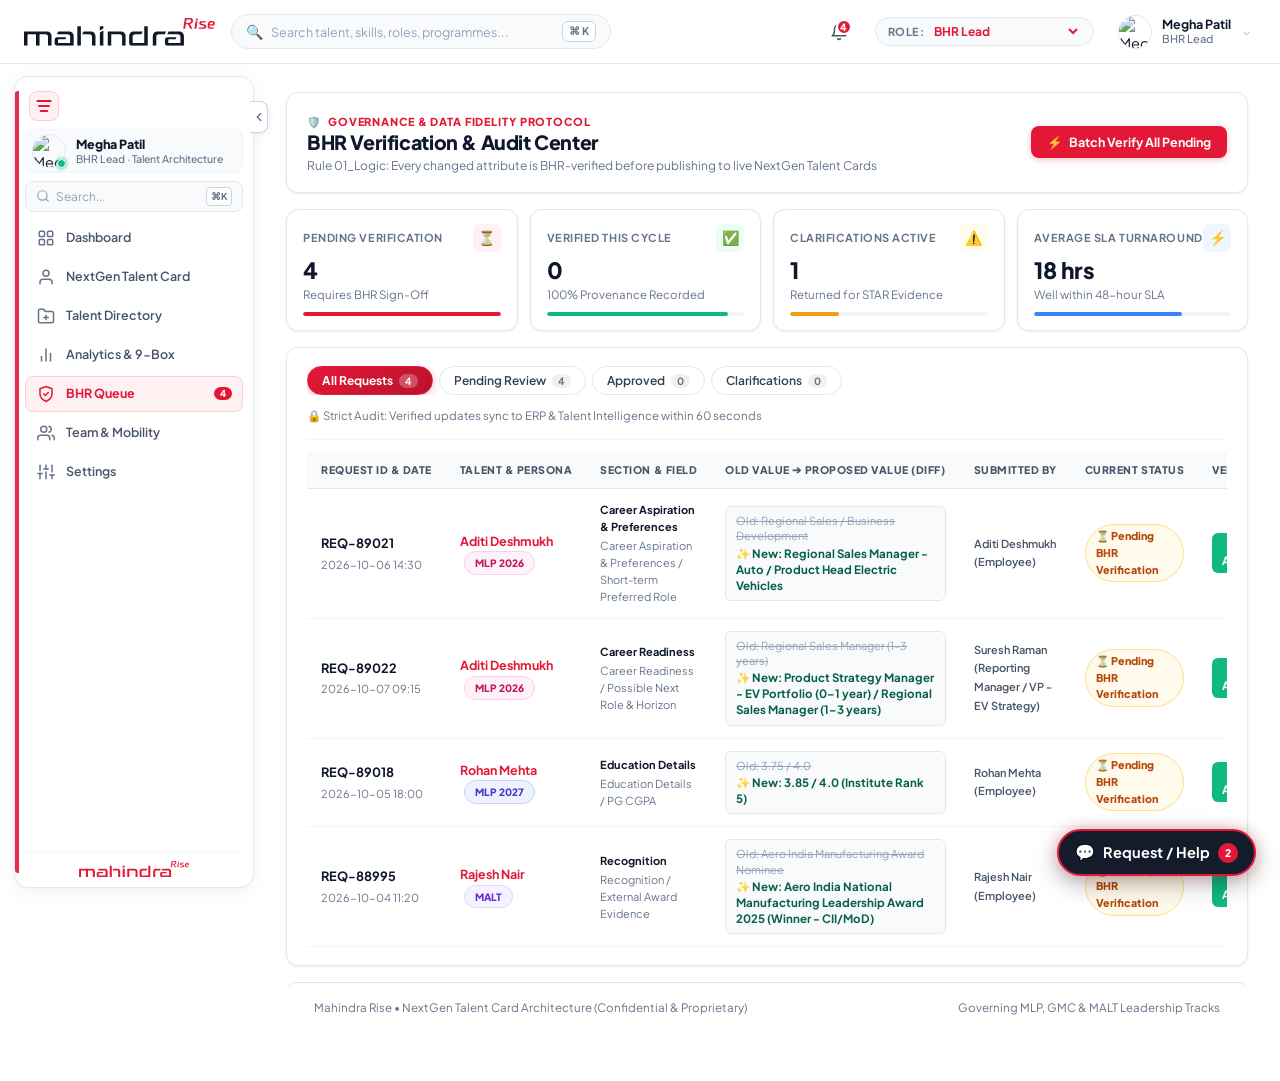
==== pages/bhr-approvals.html @ 581f1bfe "Initial Commit" ====
<!DOCTYPE html>
<html lang="en">
<head>
  <meta charset="UTF-8">
  <meta name="viewport" content="width=device-width, initial-scale=1.0">
  <title>BHR Verification Queue • Mahindra Rise</title>
  <link rel="preconnect" href="https://fonts.googleapis.com">
  <link rel="preconnect" href="https://fonts.gstatic.com" crossorigin>
  <link href="https://fonts.googleapis.com/css2?family=Plus+Jakarta+Sans:wght@400;500;600;700;800&display=swap" rel="stylesheet">
  <link rel="stylesheet" href="../css/variables.css">
  <link rel="stylesheet" href="../css/global.css">
  <link rel="stylesheet" href="../css/layout.css">
  <link rel="stylesheet" href="../css/components.css">
  <link rel="stylesheet" href="../css/responsive.css">
  <link rel="stylesheet" href="../css/signature-sidebar.css">
  <link rel="stylesheet" href="../css/bhr-approvals-exact.css">
</head>
<body>

<!-- Top Navigation Bar (Exact Light Theme) -->
<header class="tc-navbar">
  <div class="tc-navbar-left">
    <a href="dashboard.html" class="d-flex align-center">
      <img src="../assets/images/mahindra-dual-logo.svg" alt="Mahindra Rise" class="tc-brand-logo">
    </a>

    <div class="tc-search-wrapper">
      <span class="tc-search-icon">🔍</span>
      <input type="text" class="tc-search-input" placeholder="Search talent, skills, roles, programmes...">
      <span class="tc-search-shortcut">⌘ K</span>
    </div>
  </div>

  <div class="tc-navbar-right">
    <!-- Notification Bell with Red Badge -->
    <button type="button" class="tc-nav-bell-btn" title="Notifications">
      <svg width="18" height="18" viewBox="0 0 24 24" fill="none" stroke="currentColor" stroke-width="2" stroke-linecap="round" stroke-linejoin="round">
        <path d="M18 8A6 6 0 0 0 6 8c0 7-3 9-3 9h18s-3-2-3-9"></path>
        <path d="M13.73 21a2 2 0 0 1-3.46 0"></path>
      </svg>
      <span class="tc-nav-bell-badge">4</span>
    </button>

    <!-- Role Switcher -->
    <div class="tc-role-pill">
      <span class="tc-role-label">ROLE:</span>
      <select id="demoRoleSelector" class="tc-role-select">
        <option value="Employee">Employee View</option>
        <option value="BHR" selected>BHR Lead</option>
        <option value="Manager">Manager View</option>
        <option value="GroupHR">Executive Board (GEB)</option>
      </select>
    </div>

    <!-- User Profile Dropdown -->
    <div class="tc-user-profile-btn">
      <img src="https://images.unsplash.com/photo-1573496359142-b8d87734a5a2?w=100&auto=format&fit=crop&q=80" alt="Megha Patil" class="tc-user-avatar">
      <div class="tc-user-info-text">
        <span class="tc-user-name">Megha Patil</span>
        <span class="tc-user-role">BHR Lead</span>
      </div>
      <span class="tc-dropdown-chevron">⌵</span>
    </div>
  </div>
</header>

<div class="tc-layout-body">
  <!-- Signature Floating Capsule Sidebar -->
  <aside class="sig-sidebar" id="sigSidebar">
    <!-- Left Accent Edge Glow -->
    <div class="sig-sidebar-edge-glow"></div>

    <!-- Protruding Tab Toggle Button -->
    <button type="button" class="sig-toggle-tab" id="sigSidebarToggleBtn" title="Toggle Sidebar">
      <svg class="sig-toggle-icon" width="14" height="14" viewBox="0 0 24 24" fill="none" stroke="currentColor" stroke-width="2.5" stroke-linecap="round" stroke-linejoin="round">
        <polyline points="15 18 9 12 15 6"></polyline>
      </svg>
    </button>

    <div class="sig-sidebar-scroll">
      <!-- 1. Header 3-Bar Icon Block -->
      <div class="sig-header-block">
        <div class="sig-logo-icon">
          <svg width="20" height="20" viewBox="0 0 24 24" fill="none" stroke="currentColor" stroke-width="2.2" stroke-linecap="round" stroke-linejoin="round">
            <line x1="4" y1="6" x2="20" y2="6"></line>
            <line x1="6" y1="12" x2="18" y2="12"></line>
            <line x1="8" y1="18" x2="16" y2="18"></line>
          </svg>
        </div>
      </div>

      <!-- 2. User Profile Card -->
      <div class="sig-profile-block">
        <div class="sig-avatar-wrapper">
          <img src="https://images.unsplash.com/photo-1573496359142-b8d87734a5a2?w=120&auto=format&fit=crop&q=80" alt="Megha Patil" class="sig-avatar-img">
          <span class="sig-status-dot" title="Online / Active"></span>
        </div>
        <div class="sig-profile-details">
          <div class="sig-profile-name">Megha Patil</div>
          <div class="sig-profile-sub">BHR Lead · Talent Architecture</div>
        </div>
      </div>

      <div class="sig-divider"></div>

      <!-- 3. Sidebar Search -->
      <div class="sig-search-block">
        <div class="sig-search-inner">
          <svg width="14" height="14" viewBox="0 0 24 24" fill="none" stroke="currentColor" stroke-width="2" stroke-linecap="round" stroke-linejoin="round" class="sig-search-ico">
            <circle cx="11" cy="11" r="8"></circle>
            <line x1="21" y1="21" x2="16.65" y2="16.65"></line>
          </svg>
          <input type="text" class="sig-search-input" placeholder="Search..." aria-label="Search">
          <span class="sig-search-badge">⌘K</span>
        </div>
      </div>

      <!-- 4. Navigation Items Stack -->
      <nav class="sig-nav-stack">
        <!-- Dashboard -->
        <a href="dashboard.html" class="sig-nav-item" title="Dashboard">
          <span class="sig-nav-icon">
            <svg width="18" height="18" viewBox="0 0 24 24" fill="none" stroke="currentColor" stroke-width="2" stroke-linecap="round" stroke-linejoin="round">
              <rect x="3" y="3" width="7" height="7" rx="1.5"></rect>
              <rect x="14" y="3" width="7" height="7" rx="1.5"></rect>
              <rect x="14" y="14" width="7" height="7" rx="1.5"></rect>
              <rect x="3" y="14" width="7" height="7" rx="1.5"></rect>
            </svg>
          </span>
          <span class="sig-nav-label">Dashboard</span>
        </a>

        <!-- NextGen Talent Card -->
        <a href="talent-card.html" class="sig-nav-item" title="NextGen Talent Card">
          <span class="sig-nav-icon">
            <svg width="18" height="18" viewBox="0 0 24 24" fill="none" stroke="currentColor" stroke-width="2" stroke-linecap="round" stroke-linejoin="round">
              <path d="M20 21v-2a4 4 0 0 0-4-4H8a4 4 0 0 0-4 4v2"></path>
              <circle cx="12" cy="7" r="4"></circle>
            </svg>
          </span>
          <span class="sig-nav-label">NextGen Talent Card</span>
        </a>

        <!-- Talent Directory -->
        <a href="talent-directory.html" class="sig-nav-item" title="Talent Directory">
          <span class="sig-nav-icon">
            <svg width="18" height="18" viewBox="0 0 24 24" fill="none" stroke="currentColor" stroke-width="2" stroke-linecap="round" stroke-linejoin="round">
              <path d="M22 19a2 2 0 0 1-2 2H4a2 2 0 0 1-2-2V5a2 2 0 0 1 2-2h5l2 3h9a2 2 0 0 1 2 2z"></path>
              <line x1="12" y1="11" x2="12" y2="17"></line>
              <line x1="9" y1="14" x2="15" y2="14"></line>
            </svg>
          </span>
          <span class="sig-nav-label">Talent Directory</span>
        </a>

        <!-- Analytics & 9-Box -->
        <a href="talent-analytics.html" class="sig-nav-item" title="Analytics & 9-Box">
          <span class="sig-nav-icon">
            <svg width="18" height="18" viewBox="0 0 24 24" fill="none" stroke="currentColor" stroke-width="2" stroke-linecap="round" stroke-linejoin="round">
              <line x1="18" y1="20" x2="18" y2="10"></line>
              <line x1="12" y1="20" x2="12" y2="4"></line>
              <line x1="6" y1="20" x2="6" y2="14"></line>
            </svg>
          </span>
          <span class="sig-nav-label">Analytics &amp; 9-Box</span>
        </a>

        <!-- BHR Queue (Active) -->
        <a href="bhr-approvals.html" class="sig-nav-item active" title="BHR Queue">
          <span class="sig-nav-icon">
            <svg width="18" height="18" viewBox="0 0 24 24" fill="none" stroke="currentColor" stroke-width="2" stroke-linecap="round" stroke-linejoin="round">
              <path d="M12 22s8-4 8-10V5l-8-3-8 3v7c0 6 8 10 8 10z"></path>
              <polyline points="9 12 11 14 15 10"></polyline>
            </svg>
          </span>
          <span class="sig-nav-label">BHR Queue</span>
          <span class="sig-nav-badge">4</span>
        </a>

        <!-- Team & Mobility -->
        <a href="team-mobility.html" class="sig-nav-item" title="Team & Mobility">
          <span class="sig-nav-icon">
            <svg width="18" height="18" viewBox="0 0 24 24" fill="none" stroke="currentColor" stroke-width="2" stroke-linecap="round" stroke-linejoin="round">
              <path d="M17 21v-2a4 4 0 0 0-4-4H5a4 4 0 0 0-4 4v2"></path>
              <circle cx="9" cy="7" r="4"></circle>
              <path d="M23 21v-2a4 4 0 0 0-3-3.87"></path>
              <path d="M16 3.13a4 4 0 0 1 0 7.75"></path>
            </svg>
          </span>
          <span class="sig-nav-label">Team &amp; Mobility</span>
        </a>

        <!-- Settings / Masters Admin -->
        <a href="masters-admin.html" class="sig-nav-item" title="Masters Admin">
          <span class="sig-nav-icon">
            <svg width="18" height="18" viewBox="0 0 24 24" fill="none" stroke="currentColor" stroke-width="2" stroke-linecap="round" stroke-linejoin="round">
              <line x1="4" y1="21" x2="4" y2="14"></line>
              <line x1="4" y1="10" x2="4" y2="3"></line>
              <line x1="12" y1="21" x2="12" y2="12"></line>
              <line x1="12" y1="8" x2="12" y2="3"></line>
              <line x1="20" y1="21" x2="20" y2="16"></line>
              <line x1="20" y1="12" x2="20" y2="3"></line>
              <line x1="1" y1="14" x2="7" y2="14"></line>
              <line x1="9" y1="8" x2="15" y2="8"></line>
              <line x1="17" y1="16" x2="23" y2="16"></line>
            </svg>
          </span>
          <span class="sig-nav-label">Settings</span>
        </a>
      </nav>

      <!-- 5. Bottom Mahindra Brand Logo -->
      <div class="sig-bottom-brand">
        <img src="../images/mahindra-red-logo.svg" alt="Mahindra" class="sig-bottom-logo-img">
      </div>
    </div>
  </aside>

  <!-- Main Content Area (Screen-Efficient Layout) -->
  <main class="content-area">
    <div class="bhr-dashboard-container">

      <!-- 1. Header Card -->
      <div class="bhr-header-card">
        <div>
          <div class="bhr-eyebrow">
            <span>🛡️</span>
            <span>Governance &amp; Data Fidelity Protocol</span>
          </div>
          <h1 class="bhr-title">BHR Verification &amp; Audit Center</h1>
          <p class="bhr-subtitle">Rule 01_Logic: Every changed attribute is BHR-verified before publishing to live NextGen Talent Cards</p>
        </div>

        <button type="button" class="bhr-btn-batch" onclick="batchApproveAll()">
          <span>⚡</span>
          <span>Batch Verify All Pending</span>
        </button>
      </div>

      <!-- 2. 4-Card Hero KPI Ribbon -->
      <div class="bhr-kpi-ribbon">
        <!-- KPI 1 -->
        <div class="bhr-kpi-card">
          <div class="bhr-kpi-top">
            <span class="bhr-kpi-label">Pending Verification</span>
            <div class="bhr-kpi-icon-wrap red">⏳</div>
          </div>
          <div class="bhr-kpi-main">
            <span class="bhr-kpi-value" id="kpiPendingCount">4</span>
          </div>
          <div class="bhr-kpi-sub">Requires BHR Sign-Off</div>
          <div class="bhr-kpi-bar">
            <div class="bhr-kpi-bar-fill" style="width: 100%; background: var(--bhr-red);"></div>
          </div>
        </div>

        <!-- KPI 2 -->
        <div class="bhr-kpi-card">
          <div class="bhr-kpi-top">
            <span class="bhr-kpi-label">Verified This Cycle</span>
            <div class="bhr-kpi-icon-wrap emerald">✅</div>
          </div>
          <div class="bhr-kpi-main">
            <span class="bhr-kpi-value" id="kpiApprovedCount">42</span>
          </div>
          <div class="bhr-kpi-sub">100% Provenance Recorded</div>
          <div class="bhr-kpi-bar">
            <div class="bhr-kpi-bar-fill" style="width: 92%; background: #10b981;"></div>
          </div>
        </div>

        <!-- KPI 3 -->
        <div class="bhr-kpi-card">
          <div class="bhr-kpi-top">
            <span class="bhr-kpi-label">Clarifications Active</span>
            <div class="bhr-kpi-icon-wrap amber">⚠️</div>
          </div>
          <div class="bhr-kpi-main">
            <span class="bhr-kpi-value">1</span>
          </div>
          <div class="bhr-kpi-sub">Returned for STAR Evidence</div>
          <div class="bhr-kpi-bar">
            <div class="bhr-kpi-bar-fill" style="width: 25%; background: #f59e0b;"></div>
          </div>
        </div>

        <!-- KPI 4 -->
        <div class="bhr-kpi-card">
          <div class="bhr-kpi-top">
            <span class="bhr-kpi-label">Average SLA Turnaround</span>
            <div class="bhr-kpi-icon-wrap blue">⚡</div>
          </div>
          <div class="bhr-kpi-main">
            <span class="bhr-kpi-value">18 hrs</span>
          </div>
          <div class="bhr-kpi-sub">Well within 48-hour SLA</div>
          <div class="bhr-kpi-bar">
            <div class="bhr-kpi-bar-fill" style="width: 75%; background: #3b82f6;"></div>
          </div>
        </div>
      </div>

      <!-- 3. Approvals Center Table Card -->
      <div class="bhr-table-card">
        <!-- Filter Toolbar -->
        <div class="bhr-filter-toolbar">
          <div class="bhr-filter-pills">
            <button type="button" class="bhr-pill-btn active" data-filter="All">
              All Requests <span class="bhr-pill-count" id="countAll">47</span>
            </button>
            <button type="button" class="bhr-pill-btn" data-filter="Pending">
              Pending Review <span class="bhr-pill-count" id="countPending">4</span>
            </button>
            <button type="button" class="bhr-pill-btn" data-filter="Approved">
              Approved <span class="bhr-pill-count" id="countApproved">42</span>
            </button>
            <button type="button" class="bhr-pill-btn" data-filter="Clarification">
              Clarifications <span class="bhr-pill-count" id="countClarification">1</span>
            </button>
          </div>

          <div class="bhr-rule-note">
            <span>🔒 Strict Audit: Verified updates sync to ERP &amp; Talent Intelligence within 60 seconds</span>
          </div>
        </div>

        <!-- Side-by-Side Diff Table -->
        <div class="bhr-table-container">
          <table class="bhr-table">
            <thead>
              <tr>
                <th>Request ID &amp; Date</th>
                <th>Talent &amp; Persona</th>
                <th>Section &amp; Field</th>
                <th>Old Value ➔ Proposed Value (Diff)</th>
                <th>Submitted By</th>
                <th>Current Status</th>
                <th>Verification Actions</th>
              </tr>
            </thead>
            <tbody id="approvalsTableBody"></tbody>
          </table>
        </div>
      </div>

    </div>

    <footer class="portal-footer" style="margin-top: 16px;">
      <div>Mahindra Rise • NextGen Talent Card Architecture (Confidential &amp; Proprietary)</div>
      <div>Governing MLP, GMC &amp; MALT Leadership Tracks</div>
    </footer>
  </main>
</div>

<script src="../js/mock-data.js"></script>
<script src="../js/app.js"></script>
<script src="../js/bhr-approvals.js"></script>
<script>
  document.addEventListener('DOMContentLoaded', () => {
    BhrWorkflow.init();
  });

  function batchApproveAll() {
    const list = TalentStore.getApprovals();
    list.forEach(r => {
      if (r.status.includes('Pending')) {
        r.status = "Approved by BHR";
        r.verifiedAt = new Date().toISOString().replace('T', ' ').substring(0, 16);
        r.reviewerNotes = "Batch approved by BHR Lead during audit cycle.";
      }
    });
    TalentStore.set('bhrApprovals', list);
    BhrWorkflow.renderApprovalsTable();
    BhrWorkflow.updateCounters();
    App.showToast("All pending submissions successfully batch verified!", "success");
  }
</script>
</body>
</html>
---- css/variables.css ----
@import url('https://fonts.googleapis.com/css2?family=Plus+Jakarta+Sans:wght@400;500;600;700;800&display=swap');

:root {
  /* Mahindra Brand Colors & Exact Reference Tokens */
  --red: #e31837;
  --red-dark: #b3122c;
  --red-soft: #fff0f2;
  --red-glow: rgba(227, 24, 55, 0.28);
  --m-red: #e31837;
  --m-red-dark: #b3122c;
  --rising-red: #e31837;
  --rising-red-hover: #b3122c;
  --rising-red-glow: rgba(227, 24, 55, 0.25);
  --rising-red-subtle: rgba(227, 24, 55, 0.08);

  --ink: #111827;
  --ink-black: #0f172a;
  --slate: #334155;
  --steel-grey: #475467;
  --muted: #64748b;
  --steel-grey-light: #64748b;
  --bg: #eef2f8;
  --bg-slate: #eef2f8;
  --card: #ffffff;
  --white: #ffffff;
  --line: #dfe5ed;
  --border-grey: #dfe5ed;
  --border-grey-light: #edf2f7;
  --nav: #141c2b;

  /* Glassmorphism Design Tokens */
  --glass-bg: rgba(255, 255, 255, 0.82);
  --glass-surface: rgba(255, 255, 255, 0.72);
  --glass-surface-strong: rgba(255, 255, 255, 0.92);
  --glass-border: rgba(255, 255, 255, 0.9);
  --glass-border-subtle: rgba(223, 229, 237, 0.85);
  --glass-shadow: 0 14px 40px rgba(18, 30, 60, 0.07), 0 2px 8px rgba(18, 30, 60, 0.03);
  --glass-shadow-hover: 0 20px 48px rgba(18, 30, 60, 0.12), 0 4px 12px rgba(18, 30, 60, 0.05);
  --glass-blur: 16px;

  /* Elevation, Shadows & Radii */
  --radius: 18px;
  --radius-xs: 6px;
  --radius-sm: 10px;
  --radius-md: 14px;
  --radius-lg: 18px;
  --radius-xl: 24px;
  --radius-full: 9999px;

  --shadow: 0 10px 30px rgba(16, 24, 40, 0.06), 0 1px 3px rgba(16, 24, 40, 0.03);
  --shadow-hover: 0 18px 42px rgba(16, 24, 40, 0.11), 0 4px 12px rgba(16, 24, 40, 0.04);
  --shadow-sm: 0 2px 8px rgba(16, 24, 40, 0.04);
  --shadow-md: 0 8px 24px rgba(16, 24, 40, 0.07);
  --shadow-lg: 0 20px 50px rgba(16, 24, 40, 0.13);
  --shadow-card-hover: 0 16px 36px rgba(16, 24, 40, 0.10);

  /* Animation Easing */
  --ease: cubic-bezier(0.2, 0.8, 0.2, 1);
  --transition-fast: 0.18s var(--ease);
  --transition-normal: 0.28s var(--ease);

  /* Semantic Status Colors */
  --success: #059669;
  --success-bg: #ecfdf5;
  --success-border: #a7f3d0;
  --warning: #d97706;
  --warning-bg: #fffbeb;
  --warning-border: #fde68a;
  --info: #0284c7;
  --info-bg: #f0f9ff;
  --info-border: #bae6fd;
  --purple: #7c3aed;
  --purple-bg: #f5f3ff;
  --purple-border: #ddd6fe;

  /* Data Source Tiers from Excel 01_Logic */
  --src-green: #059669;
  --src-orange: #d97706;
  --src-red: #e31837;

  /* Typography */
  --font-primary: 'Plus Jakarta Sans', -apple-system, BlinkMacSystemFont, 'Segoe UI', Roboto, sans-serif;
  --font-mono: 'JetBrains Mono', 'SFMono-Regular', Consolas, monospace;

  --sidebar-width: 252px;
  --sidebar-collapsed-width: 72px;
  --header-height: 68px;
  --content-max-width: 1480px;
}
---- css/global.css ----
@import url('https://fonts.googleapis.com/css2?family=Plus+Jakarta+Sans:wght@400;500;600;700;800&display=swap');
@import url('variables.css');

*, *::before, *::after {
  box-sizing: border-box;
  margin: 0;
  padding: 0;
  font-family: var(--font-primary);
}

html {
  font-size: 14.5px;
  scroll-behavior: smooth;
  -webkit-font-smoothing: antialiased;
  -moz-osx-font-smoothing: grayscale;
}

body {
  background: 
    radial-gradient(circle at 8% 8%, rgba(124, 58, 237, 0.08), transparent 32%),
    radial-gradient(circle at 92% 10%, rgba(2, 132, 199, 0.08), transparent 30%),
    radial-gradient(circle at 90% 85%, rgba(227, 24, 55, 0.07), transparent 32%),
    radial-gradient(circle at 35% 90%, rgba(99, 102, 241, 0.06), transparent 35%),
    linear-gradient(135deg, #f0f4fa 0%, #e8eef8 45%, #dfe7f4 100%);
  background-attachment: fixed;
  color: var(--ink);
  line-height: 1.55;
  min-height: 100vh;
  overflow-x: hidden;
}

/* Custom Scrollbar */
::-webkit-scrollbar {
  width: 7px;
  height: 7px;
}
::-webkit-scrollbar-track {
  background: rgba(220, 226, 236, 0.6);
}
::-webkit-scrollbar-thumb {
  background: #b5c2d4;
  border-radius: 4px;
}
::-webkit-scrollbar-thumb:hover {
  background: var(--red);
}

a {
  color: inherit;
  text-decoration: none;
}

button, input, select, textarea {
  font-family: inherit;
  font-size: inherit;
}

button {
  cursor: pointer;
  border: none;
  background: none;
}

img {
  max-width: 100%;
  height: auto;
  display: block;
}

/* Typography Hierarchy */
h1, h2, h3, h4, h5, h6 {
  color: var(--ink);
  font-weight: 800;
  letter-spacing: -0.025em;
  line-height: 1.2;
}

h1 { font-size: 1.85rem; }
h2 { font-size: 1.45rem; }
h3 { font-size: 1.18rem; }
h4 { font-size: 1.02rem; }
h5 { font-size: 0.92rem; }

.text-muted { color: var(--muted); }
.text-slate { color: var(--slate); }
.text-red { color: var(--red); }
.text-success { color: var(--success); }
.text-warning { color: var(--warning); }
.text-info { color: var(--info); }
.font-extrabold { font-weight: 800; }
.font-bold { font-weight: 700; }
.font-semibold { font-weight: 600; }
.font-medium { font-weight: 500; }
.text-xs { font-size: 0.76rem; }
.text-sm { font-size: 0.86rem; }
.text-lg { font-size: 1.15rem; }

/* Flex & Grid Utilities */
.d-flex { display: flex; }
.d-inline-flex { display: inline-flex; }
.align-center { align-items: center; }
.align-start { align-items: flex-start; }
.justify-between { justify-content: space-between; }
.justify-center { justify-content: center; }
.justify-end { justify-content: flex-end; }
.flex-column { flex-direction: column; }
.flex-1 { flex: 1; }
.flex-wrap { flex-wrap: wrap; }
.gap-xs { gap: 4px; }
.gap-sm { gap: 8px; }
.gap-md { gap: 14px; }
.gap-lg { gap: 20px; }
.gap-xl { gap: 28px; }

.d-grid { display: grid; }
.grid-2 { grid-template-columns: repeat(2, 1fr); gap: 18px; }
.grid-3 { grid-template-columns: repeat(3, 1fr); gap: 18px; }
.grid-4 { grid-template-columns: repeat(4, 1fr); gap: 18px; }

/* Animations */
@keyframes fadeUp {
  from { opacity: 0; transform: translateY(12px); }
  to { opacity: 1; transform: translateY(0); }
}

@keyframes slideIn {
  from { opacity: 0; transform: translateX(-12px); }
  to { opacity: 1; transform: translateX(0); }
}

.animate-fade-up {
  animation: fadeUp 0.35s var(--ease) forwards;
}

/* Card Surfaces */
.portal-card {
  background: var(--card);
  border-radius: var(--radius);
  border: 1px solid var(--line);
  box-shadow: var(--shadow);
  position: relative;
  overflow: hidden;
  transition: box-shadow var(--transition-normal), transform var(--transition-normal);
}

.portal-card:hover {
  box-shadow: var(--shadow-hover);
}

.portal-card.card-accent-red::before {
  content: '';
  position: absolute;
  top: 0;
  left: 0;
  right: 0;
  height: 4px;
  background: linear-gradient(90deg, var(--red-dark), var(--red), #17212f);
}
---- css/layout.css ----
@import "signature-sidebar.css";

/* --------------------------------------------------------------------------
   TOP NAVBAR (LIGHT THEME)
   -------------------------------------------------------------------------- */
.tc-navbar, .navbar {
  height: 64px;
  background: #ffffff;
  border-bottom: 1px solid #e2e8f0;
  display: flex;
  align-items: center;
  justify-content: space-between;
  padding: 0 24px;
  position: sticky;
  top: 0;
  z-index: 1000;
  box-shadow: 0 1px 3px rgba(0, 0, 0, 0.02);
}

.tc-navbar-left, .navbar-brand-group {
  display: flex;
  align-items: center;
  gap: 16px;
}

.tc-brand-logo, .brand-logo-img {
  height: 28px;
  width: auto;
  display: block;
}

.tc-search-wrapper {
  position: relative;
  width: 380px;
  display: flex;
  align-items: center;
  background: #f8fafc;
  border: 1px solid #e2e8f0;
  border-radius: 9999px;
  padding: 6px 14px;
  transition: all 0.2s ease;
}

.tc-search-wrapper:focus-within {
  background: #ffffff;
  border-color: #e31837;
  box-shadow: 0 0 0 3px rgba(227, 24, 55, 0.12);
}

.tc-search-icon {
  color: #94a3b8;
  font-size: 14px;
  margin-right: 8px;
  display: flex;
  align-items: center;
}

.tc-search-input {
  border: none;
  background: transparent;
  outline: none;
  font-size: 12.5px;
  color: #0f172a;
  width: 100%;
  font-family: inherit;
}

.tc-search-input::placeholder {
  color: #94a3b8;
}

.tc-search-shortcut {
  background: #ffffff;
  border: 1px solid #cbd5e1;
  border-radius: 6px;
  padding: 1px 6px;
  font-size: 10.5px;
  font-weight: 700;
  color: #64748b;
  white-space: nowrap;
}

.tc-navbar-right, .navbar-right-group {
  display: flex;
  align-items: center;
  gap: 18px;
}

.tc-nav-bell-btn {
  position: relative;
  width: 36px;
  height: 36px;
  border-radius: 50%;
  border: 1px solid transparent;
  background: transparent;
  color: #475569;
  display: flex;
  align-items: center;
  justify-content: center;
  cursor: pointer;
  transition: all 0.15s ease;
}

.tc-nav-bell-btn:hover {
  background: #f1f5f9;
  color: #0f172a;
}

.tc-nav-bell-badge {
  position: absolute;
  top: 4px;
  right: 4px;
  background: #e31837;
  color: #ffffff;
  font-size: 10px;
  font-weight: 800;
  width: 16px;
  height: 16px;
  border-radius: 50%;
  display: flex;
  align-items: center;
  justify-content: center;
  border: 2px solid #ffffff;
}

.tc-role-pill, .role-switcher-pill {
  display: flex;
  align-items: center;
  gap: 6px;
  padding: 5px 12px;
  border-radius: 9999px;
  background: #f8fafc;
  border: 1px solid #e2e8f0;
  font-size: 12px;
}

.tc-role-label {
  font-size: 11px;
  font-weight: 700;
  color: #64748b;
  text-transform: uppercase;
  letter-spacing: 0.04em;
}

.tc-role-select, .role-switcher-pill select {
  border: none;
  background: transparent;
  color: #e31837;
  font-weight: 700;
  font-size: 12px;
  outline: none;
  cursor: pointer;
  font-family: inherit;
}

.tc-user-profile-btn {
  display: flex;
  align-items: center;
  gap: 10px;
  background: transparent;
  border: none;
  padding: 4px 6px;
  border-radius: 8px;
  cursor: pointer;
  text-align: left;
  transition: background 0.15s ease;
}

.tc-user-profile-btn:hover {
  background: #f1f5f9;
}

.tc-user-avatar {
  width: 34px;
  height: 34px;
  border-radius: 50%;
  object-fit: cover;
  border: 1px solid #e2e8f0;
}

.tc-user-info-text {
  display: flex;
  flex-direction: column;
  line-height: 1.2;
}

.tc-user-name {
  font-size: 12.5px;
  font-weight: 700;
  color: #0f172a;
}

.tc-user-role {
  font-size: 11px;
  color: #64748b;
  font-weight: 500;
}

.tc-dropdown-chevron {
  color: #94a3b8;
  font-size: 12px;
  margin-left: 2px;
}

.tc-layout-body, .layout-body {
  display: flex;
  min-height: calc(100vh - 64px);
  background: #ffffff;
}

.navbar-brand-group {
  display: flex;
  align-items: center;
  gap: 14px;
  min-width: 0;
}

.brand-logo-img {
  height: 28px;
  width: auto;
  display: block;
}

.menu-toggle {
  width: 36px;
  height: 36px;
  border-radius: 10px;
  background: rgba(255, 255, 255, 0.08);
  border: 1px solid rgba(255, 255, 255, 0.15);
  color: #fff;
  display: grid;
  place-items: center;
  font-size: 16px;
  cursor: pointer;
  transition: all var(--transition-fast);
}

.menu-toggle:hover {
  background: rgba(227, 24, 55, 0.25);
  border-color: var(--red);
  color: #fff;
}

/* Global Search in Navbar */
.search-wrapper {
  position: relative;
  width: 280px;
}

.search-input {
  width: 100%;
  padding: 8px 14px 8px 36px;
  background: rgba(255, 255, 255, 0.08);
  border: 1px solid rgba(255, 255, 255, 0.14);
  border-radius: var(--radius-full);
  color: var(--white);
  font-size: 0.82rem;
  outline: none;
  transition: all var(--transition-fast);
}

.search-input::placeholder {
  color: rgba(255, 255, 255, 0.5);
}

.search-input:focus {
  background: rgba(255, 255, 255, 0.14);
  border-color: var(--red);
  box-shadow: 0 0 0 3px rgba(227, 24, 55, 0.25);
}

.search-icon {
  position: absolute;
  left: 12px;
  top: 50%;
  transform: translateY(-50%);
  color: rgba(255, 255, 255, 0.5);
  font-size: 0.85rem;
  pointer-events: none;
}

/* Navbar Right Group */
.navbar-right-group {
  display: flex;
  align-items: center;
  gap: 14px;
}

.role-switcher-pill {
  display: flex;
  align-items: center;
  gap: 8px;
  background: rgba(255, 255, 255, 0.08);
  padding: 5px 12px;
  border-radius: var(--radius-full);
  border: 1px solid rgba(255, 255, 255, 0.16);
}

.role-switcher-pill select {
  background: transparent;
  border: none;
  color: #ff8597;
  font-size: 0.82rem;
  font-weight: 700;
  outline: none;
  cursor: pointer;
}

.role-switcher-pill select option {
  background: #141c2b;
  color: #fff;
}

.nav-user-avatar {
  width: 36px;
  height: 36px;
  border-radius: var(--radius-full);
  background: linear-gradient(135deg, var(--red), var(--red-dark));
  color: var(--white);
  font-weight: 800;
  font-size: 0.82rem;
  display: flex;
  align-items: center;
  justify-content: center;
  border: 2px solid rgba(255, 255, 255, 0.25);
  box-shadow: 0 0 10px rgba(227, 24, 55, 0.35);
  cursor: pointer;
}

/* Layout Body Shell */
.layout-body {
  display: flex;
  min-height: calc(100vh - var(--header-height));
  position: relative;
}

/* ==========================================================================
   SIGNATURE EXECUTIVE SIDEBAR NAVIGATION
   ========================================================================== */
.sidebar {
  width: var(--sidebar-width);
  flex: 0 0 var(--sidebar-width);
  background: linear-gradient(180deg, #111a28 0%, #152033 45%, #0e1622 100%);
  backdrop-filter: blur(20px);
  -webkit-backdrop-filter: blur(20px);
  border-right: 1px solid rgba(255, 255, 255, 0.08);
  padding: 20px 14px 16px;
  display: flex;
  flex-direction: column;
  gap: 4px;
  transition: width 0.28s var(--ease), flex-basis 0.28s var(--ease), padding 0.28s;
  position: sticky;
  top: var(--header-height);
  height: calc(100vh - var(--header-height));
  overflow-y: auto;
  overflow-x: hidden;
  z-index: 90;
  box-shadow: 8px 0 35px rgba(10, 16, 28, 0.28), inset -1px 0 0 rgba(255, 255, 255, 0.04);
}

.sidebar::-webkit-scrollbar {
  width: 4px;
}
.sidebar::-webkit-scrollbar-thumb {
  background: rgba(255, 255, 255, 0.15);
  border-radius: 4px;
}

.sidebar-header {
  padding: 10px 12px 6px;
  color: #718299;
  font-size: 0.68rem;
  font-weight: 800;
  letter-spacing: 1.4px;
  text-transform: uppercase;
  white-space: nowrap;
  display: flex;
  align-items: center;
  gap: 6px;
}

.sidebar-header::before {
  content: '';
  width: 4px;
  height: 4px;
  border-radius: 50%;
  background: var(--red);
  box-shadow: 0 0 6px var(--red);
}

.nav-item {
  display: flex;
  align-items: center;
  gap: 11px;
  padding: 10px 12px;
  border-radius: var(--radius-sm);
  color: #cbd5e1;
  font-weight: 600;
  font-size: 0.86rem;
  cursor: pointer;
  transition: all var(--transition-fast);
  position: relative;
  white-space: nowrap;
  border: 1px solid transparent;
}

.nav-item > span:first-child {
  width: 30px;
  height: 30px;
  flex: 0 0 30px;
  border-radius: 9px;
  background: rgba(255, 255, 255, 0.07);
  border: 1px solid rgba(255, 255, 255, 0.1);
  display: grid;
  place-items: center;
  font-size: 14px;
  transition: all var(--transition-fast);
  color: #cbd5e1;
}

.nav-item:hover {
  background: rgba(255, 255, 255, 0.07);
  border-color: rgba(255, 255, 255, 0.12);
  color: #ffffff;
  transform: translateX(3px);
}

.nav-item:hover > span:first-child {
  background: rgba(255, 255, 255, 0.14);
  border-color: rgba(255, 255, 255, 0.22);
  color: #ffffff;
  box-shadow: 0 2px 10px rgba(0, 0, 0, 0.25);
}

.nav-item.active {
  background: linear-gradient(90deg, rgba(227, 24, 55, 0.24) 0%, rgba(227, 24, 55, 0.06) 100%);
  border: 1px solid rgba(227, 24, 55, 0.45);
  border-left: 4px solid var(--red);
  color: #ffffff;
  font-weight: 800;
  box-shadow: 0 4px 18px rgba(227, 24, 55, 0.25), inset 0 1px 0 rgba(255, 255, 255, 0.12);
}

.nav-item.active > span:first-child {
  background: linear-gradient(135deg, var(--red), var(--red-dark));
  border-color: rgba(255, 255, 255, 0.3);
  color: #ffffff;
  box-shadow: 0 4px 14px rgba(227, 24, 55, 0.45);
}

.nav-item .nav-badge {
  margin-left: auto;
  background: linear-gradient(135deg, var(--red), var(--red-dark));
  color: #ffffff;
  padding: 2px 7px;
  border-radius: 99px;
  font-size: 0.68rem;
  font-weight: 800;
  box-shadow: 0 0 10px rgba(227, 24, 55, 0.5);
}

/* Sidebar User Status Micro-Card */
.sidebar-status-card {
  margin-top: auto;
  padding: 12px;
  background: rgba(255, 255, 255, 0.05);
  border: 1px solid rgba(255, 255, 255, 0.08);
  border-radius: var(--radius-sm);
  display: flex;
  align-items: center;
  gap: 10px;
  margin-bottom: 10px;
}

.sidebar-status-card .status-dot {
  width: 8px;
  height: 8px;
  border-radius: 50%;
  background: #10b981;
  box-shadow: 0 0 8px #10b981;
  flex-shrink: 0;
}

.sidebar-status-card .status-info {
  font-size: 0.72rem;
  color: #94a3b8;
  line-height: 1.25;
  white-space: nowrap;
  overflow: hidden;
  text-overflow: ellipsis;
}

.sidebar-status-card .status-info strong {
  color: #e2e8f0;
  display: block;
}

/* Collapsed Sidebar */
.sidebar.collapsed {
  width: var(--sidebar-collapsed-width);
  flex-basis: var(--sidebar-collapsed-width);
  padding: 20px 10px 16px;
}

.sidebar.collapsed .sidebar-header,
.sidebar.collapsed .nav-label,
.sidebar.collapsed .nav-badge,
.sidebar.collapsed .sidebar-status-card {
  display: none;
}

.sidebar.collapsed .nav-item {
  justify-content: center;
  padding: 10px 0;
}

.sidebar.collapsed .nav-item:hover {
  transform: none;
}

/* Sidebar Toggle at Bottom */
.sidebar-toggle-wrap {
  padding-top: 12px;
  border-top: 1px solid rgba(255, 255, 255, 0.08);
  display: flex;
  justify-content: flex-end;
}

.sidebar-toggle {
  width: 36px;
  height: 32px;
  border: 1px solid rgba(255, 255, 255, 0.12);
  background: rgba(255, 255, 255, 0.06);
  border-radius: 8px;
  color: #94a3b8;
  font-size: 13px;
  display: grid;
  place-items: center;
  cursor: pointer;
  transition: all var(--transition-fast);
}

.sidebar-toggle:hover {
  color: var(--white);
  border-color: var(--red);
  background: rgba(227, 24, 55, 0.25);
  box-shadow: 0 0 12px rgba(227, 24, 55, 0.35);
}

.sidebar.collapsed .sidebar-toggle-wrap {
  justify-content: center;
}

.sidebar.collapsed #sidebarToggleIcon {
  transform: rotate(180deg);
  display: inline-block;
}

/* Content Area */
.content-area {
  flex: 1;
  min-width: 0;
  padding: 28px 32px 48px;
  max-width: var(--content-max-width);
  margin: 0 auto;
  width: 100%;
}

/* Header Actions Block */
.header-actions {
  display: flex;
  align-items: flex-start;
  justify-content: space-between;
  margin-bottom: 24px;
  flex-wrap: wrap;
  gap: 16px;
}

.header-actions .eyebrow {
  color: var(--red);
  font-size: 0.74rem;
  font-weight: 800;
  text-transform: uppercase;
  letter-spacing: 0.08em;
  margin-bottom: 2px;
}

.header-actions h1 {
  font-size: 1.65rem;
  font-weight: 800;
  color: var(--ink);
}

/* Floating Help Button */
.floating-help-btn {
  position: fixed;
  bottom: 24px;
  right: 24px;
  z-index: 999;
  background: var(--nav);
  color: var(--white);
  border: 2px solid var(--red);
  border-radius: var(--radius-full);
  padding: 9px 16px;
  display: flex;
  align-items: center;
  gap: 8px;
  box-shadow: 0 8px 24px rgba(0, 0, 0, 0.28), 0 0 15px var(--rising-red-glow);
  cursor: pointer;
  transition: transform var(--transition-fast), box-shadow var(--transition-fast);
}

.floating-help-btn:hover {
  transform: translateY(-2px);
  box-shadow: 0 12px 28px rgba(227, 24, 55, 0.35);
}

.help-badge-counter {
  background: var(--red);
  color: var(--white);
  font-size: 0.72rem;
  font-weight: 800;
  min-width: 20px;
  height: 20px;
  border-radius: var(--radius-full);
  display: flex;
  align-items: center;
  justify-content: center;
}

/* App Footer */
.portal-footer {
  padding: 16px 28px;
  background: rgba(255, 255, 255, 0.85);
  border-top: 1px solid var(--line);
  display: flex;
  align-items: center;
  justify-content: space-between;
  font-size: 0.8rem;
  color: var(--muted);
  border-radius: var(--radius-sm);
  margin-top: 32px;
}
---- css/components.css ----
/* ==========================================================================
   BUTTONS
   ========================================================================== */
.btn {
  display: inline-flex;
  align-items: center;
  justify-content: center;
  gap: 8px;
  padding: 10px 18px;
  border-radius: var(--radius-sm);
  font-size: 0.88rem;
  font-weight: 700;
  transition: all var(--transition-fast);
  white-space: nowrap;
  user-select: none;
  border: 1px solid transparent;
}

.btn-primary {
  color: var(--white);
  background: linear-gradient(135deg, var(--red), var(--red-dark));
  box-shadow: 0 8px 20px rgba(227, 24, 55, 0.22);
  border: none;
}

.btn-primary:hover {
  transform: translateY(-2px);
  box-shadow: 0 12px 28px rgba(227, 24, 55, 0.35);
}

.btn-outline {
  background: rgba(255, 255, 255, 0.85);
  border: 1px solid var(--line);
  color: var(--slate);
  padding: 9px 16px;
  border-radius: var(--radius-sm);
  font-weight: 700;
  font-size: 0.85rem;
  transition: all var(--transition-fast);
}

.btn-outline:hover {
  border-color: var(--red);
  color: var(--red);
  background: var(--red-soft);
  transform: translateY(-1px);
}

.btn-secondary {
  background: rgba(255, 255, 255, 0.9);
  color: var(--ink);
  border: 1px solid var(--line);
  box-shadow: var(--shadow-sm);
}

.btn-secondary:hover {
  background: #f8fafc;
  border-color: #cbd5e1;
}

.btn-dark {
  background: var(--nav);
  color: var(--white);
}

.btn-dark:hover {
  background: #253346;
}

.btn-ghost {
  background: transparent;
  color: var(--slate);
}

.btn-ghost:hover {
  background: rgba(0, 0, 0, 0.05);
  color: var(--ink);
}

.btn-sm {
  padding: 6px 12px;
  font-size: 0.78rem;
  border-radius: var(--radius-xs);
}

.btn-lg {
  padding: 13px 24px;
  font-size: 0.95rem;
}

/* ==========================================================================
   CARDS & CONTAINERS (Glassmorphism & Depth)
   ========================================================================== */
.card, .portal-card {
  background: rgba(255, 255, 255, 0.88);
  backdrop-filter: blur(16px);
  -webkit-backdrop-filter: blur(16px);
  border-radius: var(--radius);
  border: 1px solid rgba(255, 255, 255, 0.9);
  box-shadow: 0 10px 30px rgba(16, 24, 40, 0.05), 0 2px 6px rgba(16, 24, 40, 0.02);
  padding: 24px;
  margin-bottom: 24px;
  transition: all var(--transition-normal);
  position: relative;
}

.card:hover, .portal-card:hover {
  box-shadow: 0 18px 40px rgba(16, 24, 40, 0.09), 0 4px 12px rgba(16, 24, 40, 0.03);
}

.card-title {
  font-size: 1.05rem;
  font-weight: 800;
  color: var(--ink);
  margin-bottom: 16px;
  display: flex;
  align-items: center;
  justify-content: space-between;
}

/* Profile Banner */
.profile-banner {
  background: rgba(255, 255, 255, 0.92);
  backdrop-filter: blur(16px);
  border-radius: var(--radius);
  border: 1px solid rgba(255, 255, 255, 0.95);
  box-shadow: var(--shadow);
  overflow: hidden;
  position: relative;
  margin-bottom: 24px;
}

.profile-banner-top {
  height: 6px;
  background: linear-gradient(90deg, var(--red-dark), var(--red) 60%, #17212f);
}

.profile-inner {
  padding: 24px 28px;
  display: flex;
  align-items: center;
  gap: 24px;
  flex-wrap: wrap;
}

.profile-avatar {
  width: 80px;
  height: 80px;
  border-radius: 22px;
  background: linear-gradient(135deg, var(--red), var(--red-dark));
  color: var(--white);
  font-size: 1.8rem;
  font-weight: 800;
  display: flex;
  align-items: center;
  justify-content: center;
  box-shadow: 0 10px 25px rgba(227, 24, 55, 0.28);
  flex-shrink: 0;
  border: 3px solid rgba(255, 255, 255, 0.9);
}

.meta-grid {
  display: grid;
  grid-template-columns: repeat(auto-fit, minmax(180px, 1fr));
  gap: 10px 20px;
  margin-top: 14px;
  padding-top: 14px;
  border-top: 1px solid var(--line);
}

.meta-item {
  font-size: 0.82rem;
  color: var(--muted);
}

.meta-item strong {
  color: var(--ink);
  font-weight: 700;
}

/* ==========================================================================
   KPI & DASHBOARD CARDS
   ========================================================================== */
.dashboard-grid {
  display: grid;
  grid-template-columns: repeat(auto-fit, minmax(230px, 1fr));
  gap: 18px;
  margin-bottom: 24px;
}

.kpi-card {
  background: rgba(255, 255, 255, 0.92);
  backdrop-filter: blur(14px);
  -webkit-backdrop-filter: blur(14px);
  padding: 22px 24px;
  border-radius: var(--radius);
  border: 1px solid rgba(255, 255, 255, 0.95);
  box-shadow: 0 10px 28px rgba(16, 24, 40, 0.05);
  position: relative;
  overflow: hidden;
  transition: all var(--transition-normal);
  display: flex;
  flex-direction: column;
  justify-content: space-between;
}

.kpi-card:hover {
  transform: translateY(-3px);
  box-shadow: 0 18px 40px rgba(16, 24, 40, 0.09);
}

.kpi-top {
  display: flex;
  align-items: center;
  justify-content: space-between;
  margin-bottom: 10px;
}

.kpi-label {
  font-size: 0.74rem;
  font-weight: 800;
  color: var(--muted);
  text-transform: uppercase;
  letter-spacing: 0.06em;
}

.kpi-icon {
  width: 36px;
  height: 36px;
  border-radius: 10px;
  background: var(--red-soft);
  color: var(--red);
  display: grid;
  place-items: center;
  font-size: 1.1rem;
  font-weight: 800;
}

.kpi-value {
  font-size: 2.1rem;
  font-weight: 800;
  color: var(--ink);
  line-height: 1.1;
  letter-spacing: -0.03em;
}

.kpi-change {
  font-size: 0.8rem;
  color: #027a48;
  font-weight: 700;
  margin-top: 6px;
}

.kpi-accent {
  position: absolute;
  bottom: 0;
  left: 0;
  right: 0;
  height: 4px;
  background: linear-gradient(90deg, var(--red), var(--red-dark));
}

/* ==========================================================================
   TALENT TABS
   ========================================================================== */
.talent-tabs {
  display: flex;
  gap: 8px;
  border-bottom: 1px solid var(--line);
  margin-bottom: 24px;
  overflow-x: auto;
  padding-bottom: 2px;
}

.talent-tab-btn {
  padding: 11px 20px;
  border-radius: 10px 10px 0 0;
  font-size: 0.88rem;
  font-weight: 700;
  color: var(--slate);
  background: transparent;
  border: none;
  border-bottom: 3px solid transparent;
  transition: all var(--transition-fast);
  white-space: nowrap;
}

.talent-tab-btn:hover {
  color: var(--red);
}

.talent-tab-btn.active {
  color: var(--red);
  border-bottom-color: var(--red);
  background: rgba(227, 24, 55, 0.06);
}

.talent-tab-pane {
  display: none;
  animation: fadeUp 0.35s var(--ease) forwards;
}

.talent-tab-pane.active {
  display: block;
}

/* ==========================================================================
   PERSONA SWITCHER BAR
   ========================================================================== */
.persona-switcher-bar {
  background: rgba(20, 28, 43, 0.95);
  backdrop-filter: blur(12px);
  border-radius: var(--radius);
  padding: 12px 18px;
  display: flex;
  align-items: center;
  justify-content: space-between;
  color: var(--white);
  box-shadow: 0 10px 30px rgba(0, 0, 0, 0.15);
  margin-bottom: 24px;
  border: 1px solid rgba(255, 255, 255, 0.12);
}

.persona-pills-group {
  display: flex;
  align-items: center;
  gap: 8px;
  flex-wrap: wrap;
}

.persona-pill-btn {
  background: rgba(255, 255, 255, 0.08);
  color: #e2e8f0;
  padding: 6px 14px;
  border-radius: var(--radius-full);
  font-size: 0.82rem;
  font-weight: 700;
  border: 1px solid transparent;
  transition: all var(--transition-fast);
}

.persona-pill-btn:hover {
  background: rgba(255, 255, 255, 0.18);
  color: var(--white);
}

.persona-pill-btn.active {
  background: var(--red);
  color: var(--white);
  box-shadow: 0 4px 14px rgba(227, 24, 55, 0.35);
  border-color: rgba(255, 255, 255, 0.3);
}

/* ==========================================================================
   BADGES & SOURCE INDICATORS
   ========================================================================== */
.badge {
  display: inline-flex;
  align-items: center;
  gap: 5px;
  padding: 3px 10px;
  border-radius: var(--radius-full);
  font-size: 0.74rem;
  font-weight: 800;
}

.badge-persona-mlp27 { background: #eef2ff; color: #4338ca; border: 1px solid #c7d2fe; }
.badge-persona-mlp26 { background: #fdf2f8; color: #be185d; border: 1px solid #fbcfe8; }
.badge-persona-mlp2425 { background: #ecfdf5; color: #047857; border: 1px solid #a7f3d0; }
.badge-persona-gmc { background: #fff7ed; color: #c2410c; border: 1px solid #fed7aa; }
.badge-persona-malt { background: #f5f3ff; color: #6d28d9; border: 1px solid #ddd6fe; }

.badge-status {
  background: #ecfdf3;
  color: #027a48;
  border: 1px solid #a6f4c5;
  font-size: 0.72rem;
  font-weight: 800;
  padding: 3px 9px;
  border-radius: var(--radius-full);
}

.badge-active { background: #ecfdf3; color: #027a48; border: 1px solid #a6f4c5; }
.badge-verified { background: #eff8ff; color: #175cd3; border: 1px solid #b2ddff; }
.badge-pending { background: #fffaeb; color: #b54708; border: 1px solid #fedf89; }
.badge-draft { background: #f8fafc; color: #475467; border: 1px solid #e2e8f0; }
.badge-resigned { background: #fef3f2; color: #b42318; border: 1px solid #fecdca; }

/* BHR Verification Diff Viewers */
.diff-old {
  display: inline-block;
  color: #b42318;
  background: #fef3f2;
  border: 1px solid #fecdca;
  padding: 3px 8px;
  border-radius: 6px;
  font-size: 0.8rem;
  text-decoration: line-through;
  margin-bottom: 4px;
}

.diff-new {
  display: inline-block;
  color: #027a48;
  background: #ecfdf3;
  border: 1px solid #a6f4c5;
  padding: 3px 8px;
  border-radius: 6px;
  font-size: 0.82rem;
  font-weight: 700;
}

.badge-star-evidence {
  background: #fdf4ff;
  color: #a21caf;
  border: 1px solid #f0abfc;
  font-size: 0.72rem;
  font-weight: 800;
  padding: 2px 7px;
  border-radius: 6px;
}

/* Source Indicators (Green/Orange/Red from Excel) */
.src-indicator {
  display: inline-flex;
  align-items: center;
  gap: 4px;
  font-size: 0.72rem;
  font-weight: 700;
  padding: 2px 7px;
  border-radius: 4px;
}

.src-green { background: #ecfdf3; color: #027a48; border: 1px solid #a6f4c5; }
.src-orange { background: #fffaeb; color: #b54708; border: 1px solid #fedf89; }
.src-red { background: #fef3f2; color: #b42318; border: 1px solid #fecdca; }

/* Tooltip (i) button */
.info-icon-btn {
  display: inline-flex;
  align-items: center;
  justify-content: center;
  width: 18px;
  height: 18px;
  border-radius: 50%;
  background: #f1f5f9;
  color: var(--slate);
  font-size: 0.68rem;
  font-weight: 800;
  cursor: pointer;
  border: 1px solid var(--line);
  margin-left: 4px;
  vertical-align: middle;
  transition: all var(--transition-fast);
}

.info-icon-btn:hover {
  background: var(--red);
  color: var(--white);
  border-color: var(--red);
}

/* ==========================================================================
   DATA TABLES
   ========================================================================== */
.table-container {
  width: 100%;
  overflow-x: auto;
  border-radius: var(--radius);
  background: rgba(255, 255, 255, 0.92);
  backdrop-filter: blur(14px);
  border: 1px solid rgba(255, 255, 255, 0.95);
  box-shadow: var(--shadow);
}

.data-table {
  width: 100%;
  border-collapse: collapse;
  text-align: left;
  font-size: 0.86rem;
}

.data-table th {
  background: #f8fafc;
  color: var(--slate);
  font-weight: 800;
  font-size: 0.75rem;
  text-transform: uppercase;
  letter-spacing: 0.06em;
  padding: 14px 18px;
  border-bottom: 1px solid var(--line);
  white-space: nowrap;
}

.data-table td {
  padding: 14px 18px;
  border-bottom: 1px solid var(--border-grey-light);
  color: var(--ink);
  vertical-align: middle;
}

.data-table tbody tr:hover {
  background: #fcfdfe;
}

.data-table tbody tr:last-child td {
  border-bottom: none;
}

/* ==========================================================================
   9-BOX INTERACTIVE GRID (Elevated Luxury Grid)
   ========================================================================== */
.nine-box-shell {
  background: rgba(255, 255, 255, 0.92);
  backdrop-filter: blur(16px);
  border-radius: var(--radius);
  border: 1px solid rgba(255, 255, 255, 0.95);
  box-shadow: var(--shadow);
  padding: 24px;
  margin-bottom: 24px;
}

.nine-box-layout {
  display: grid;
  grid-template-columns: 32px 1fr;
  gap: 14px;
}

.y-axis-label {
  writing-mode: vertical-rl;
  transform: rotate(180deg);
  text-align: center;
  font-size: 0.75rem;
  font-weight: 800;
  color: var(--muted);
  letter-spacing: 0.1em;
  text-transform: uppercase;
  display: flex;
  align-items: center;
  justify-content: center;
}

.x-axis-label {
  text-align: center;
  font-size: 0.75rem;
  font-weight: 800;
  color: var(--muted);
  letter-spacing: 0.1em;
  text-transform: uppercase;
  margin-top: 14px;
}

.nine-box-matrix-grid {
  display: grid;
  grid-template-columns: repeat(3, 1fr);
  gap: 12px;
}

.matrix-cell {
  border-radius: 14px;
  padding: 16px 18px;
  display: flex;
  flex-direction: column;
  justify-content: space-between;
  min-height: 120px;
  border: 1px solid transparent;
  cursor: pointer;
  transition: all var(--transition-fast);
  position: relative;
  overflow: hidden;
}

.matrix-cell:hover {
  transform: translateY(-3px) scale(1.01);
  box-shadow: 0 12px 28px rgba(16, 24, 40, 0.12);
  z-index: 10;
}

.matrix-cell.cell-star {
  background: linear-gradient(135deg, #f0fdf4 0%, #dcfce7 100%);
  border-color: #86efac;
}

.matrix-cell.cell-high-pot {
  background: linear-gradient(135deg, #fff1f2 0%, #ffe4e6 100%);
  border-color: #fecdd3;
}

.matrix-cell.cell-enigma {
  background: linear-gradient(135deg, #fefce8 0%, #fef9c3 100%);
  border-color: #fef08a;
}

.matrix-cell.cell-high-perf {
  background: linear-gradient(135deg, #f0fdfa 0%, #ccfbf1 100%);
  border-color: #99f6e4;
}

.matrix-cell.cell-core {
  background: linear-gradient(135deg, #f8fafc 0%, #f1f5f9 100%);
  border-color: #e2e8f0;
}

.matrix-cell.cell-dilemma {
  background: linear-gradient(135deg, #fff7ed 0%, #ffedd5 100%);
  border-color: #fed7aa;
}

.matrix-cell.cell-solid {
  background: linear-gradient(135deg, #f0fdf4 0%, #e2fbe8 100%);
  border-color: #bbf7d0;
}

.matrix-cell.cell-effective {
  background: linear-gradient(135deg, #fdf2f8 0%, #fce7f3 100%);
  border-color: #fbcfe8;
}

.matrix-cell.cell-underperf {
  background: linear-gradient(135deg, #fef2f2 0%, #fee2e2 100%);
  border-color: #fecaca;
}

.matrix-cell-head {
  display: flex;
  justify-content: space-between;
  align-items: flex-start;
  gap: 8px;
}

.matrix-cell-title {
  font-size: 0.84rem;
  font-weight: 800;
  color: var(--ink);
  line-height: 1.25;
}

.matrix-cell-sub {
  font-size: 0.72rem;
  color: var(--muted);
  font-weight: 600;
  margin-top: 2px;
}

.matrix-cell-foot {
  display: flex;
  justify-content: space-between;
  align-items: flex-end;
  margin-top: 14px;
}

.matrix-cell-count {
  font-size: 1.85rem;
  font-weight: 800;
  color: var(--red);
  line-height: 1;
}

.matrix-cell-link {
  font-size: 0.76rem;
  font-weight: 700;
  color: var(--slate);
  display: flex;
  align-items: center;
  gap: 4px;
  transition: color var(--transition-fast);
}

.matrix-cell:hover .matrix-cell-link {
  color: var(--red);
}

/* ==========================================================================
   MODALS & TOASTS
   ========================================================================== */
.modal-overlay {
  position: fixed;
  top: 0; left: 0; right: 0; bottom: 0;
  background: rgba(15, 23, 42, 0.65);
  backdrop-filter: blur(6px);
  -webkit-backdrop-filter: blur(6px);
  z-index: 2000;
  display: flex;
  align-items: center;
  justify-content: center;
  padding: 20px;
  opacity: 0;
  visibility: hidden;
  transition: all var(--transition-normal);
}

.modal-overlay.open {
  opacity: 1;
  visibility: visible;
}

.modal-box {
  background: var(--white);
  border-radius: var(--radius-lg);
  max-width: 620px;
  width: 100%;
  max-height: 90vh;
  overflow-y: auto;
  box-shadow: var(--shadow-lg);
  border: 1px solid var(--line);
  animation: fadeUp 0.28s var(--ease);
}

.modal-header {
  padding: 18px 24px;
  border-bottom: 1px solid var(--line);
  display: flex;
  align-items: center;
  justify-content: space-between;
}

.modal-body {
  padding: 22px 24px;
}

.modal-footer {
  padding: 16px 24px;
  border-top: 1px solid var(--line);
  display: flex;
  align-items: center;
  justify-content: flex-end;
  gap: 10px;
  background: #f8fafc;
}

.toast-container {
  position: fixed;
  bottom: 24px;
  left: 24px;
  z-index: 3000;
  display: flex;
  flex-direction: column;
  gap: 10px;
}

.toast-msg {
  background: rgba(20, 28, 43, 0.95);
  backdrop-filter: blur(12px);
  color: var(--white);
  padding: 12px 18px;
  border-radius: var(--radius-sm);
  box-shadow: 0 14px 34px rgba(0, 0, 0, 0.22);
  border-left: 4px solid var(--red);
  display: flex;
  align-items: center;
  gap: 12px;
  font-size: 0.86rem;
  animation: fadeUp 0.3s var(--ease);
}
---- css/responsive.css ----
/* ==========================================================================
   RESPONSIVE DESIGN (Desktop, Laptop, Tablet, Mobile)
   ========================================================================== */

/* Laptop / Small Desktop (<= 1200px) */
@media (max-width: 1200px) {
  :root {
    --sidebar-width: 240px;
  }
  .grid-4 {
    grid-template-columns: repeat(2, 1fr);
  }
  .grid-3 {
    grid-template-columns: repeat(2, 1fr);
  }
}

/* Tablet (<= 992px) */
@media (max-width: 992px) {
  :root {
    --sidebar-width: 0px;
  }

  .app-sidebar {
    transform: translateX(-100%);
    width: 280px;
    box-shadow: 0 0 30px rgba(0, 0, 0, 0.3);
  }

  .app-sidebar.sidebar-open {
    transform: translateX(0);
  }

  .app-main {
    margin-left: 0;
    width: 100%;
  }

  .sidebar-backdrop {
    display: none;
    position: fixed;
    top: 0; left: 0; right: 0; bottom: 0;
    background: rgba(0, 0, 0, 0.5);
    z-index: 95;
  }

  .sidebar-backdrop.active {
    display: block;
  }

  .mobile-menu-toggle {
    display: inline-flex !important;
  }

  .grid-2 {
    grid-template-columns: 1fr;
  }

  .page-content {
    padding: 18px 16px 40px;
  }

  .header-right .role-switcher-banner {
    display: none; /* Accessible in drawer/mobile menu */
  }
}

/* Mobile Devices (<= 768px) */
@media (max-width: 768px) {
  html {
    font-size: 14px;
  }

  .app-header {
    padding: 0 14px;
    height: 60px;
  }

  .header-title-wrap h1 {
    font-size: 1.15rem;
  }

  .header-breadcrumbs {
    display: none;
  }

  .grid-4, .grid-3, .grid-2 {
    grid-template-columns: 1fr;
    gap: 12px;
  }

  .kpi-card {
    padding: 14px 16px;
  }

  .persona-switcher-bar {
    flex-direction: column;
    align-items: flex-start;
    gap: 12px;
  }

  .persona-pills-group {
    width: 100%;
    overflow-x: auto;
    padding-bottom: 4px;
    flex-wrap: nowrap;
  }

  .persona-pill-btn {
    white-space: nowrap;
    flex-shrink: 0;
  }

  /* Responsive Table Stacking into Mobile Cards */
  .table-responsive-cards table,
  .table-responsive-cards thead,
  .table-responsive-cards tbody,
  .table-responsive-cards th,
  .table-responsive-cards td,
  .table-responsive-cards tr {
    display: block;
  }

  .table-responsive-cards thead tr {
    position: absolute;
    top: -9999px;
    left: -9999px;
  }

  .table-responsive-cards tr {
    background: var(--white);
    border: 1px solid var(--border-grey);
    border-radius: var(--radius-md);
    margin-bottom: 14px;
    padding: 12px 14px;
    box-shadow: var(--shadow-xs);
  }

  .table-responsive-cards td {
    border: none;
    padding: 6px 0;
    display: flex;
    justify-content: space-between;
    align-items: center;
    text-align: right;
  }

  .table-responsive-cards td::before {
    content: attr(data-label);
    font-weight: 700;
    color: var(--steel-grey);
    font-size: 0.78rem;
    text-transform: uppercase;
    text-align: left;
    margin-right: 12px;
  }

  .floating-help-btn {
    bottom: 16px;
    right: 16px;
    padding: 8px 14px;
    font-size: 0.82rem;
  }

  .modal-box {
    max-height: 95vh;
    border-radius: var(--radius-md);
  }

  .modal-body, .modal-header, .modal-footer {
    padding: 14px 16px;
  }
}

/* Print / PDF Mode */
@media print {
  .app-sidebar, .app-header, .floating-help-btn, .persona-switcher-bar, .no-print {
    display: none !important;
  }
  .app-main {
    margin: 0 !important;
    padding: 0 !important;
  }
  .page-content {
    padding: 0 !important;
    max-width: 100% !important;
  }
  body {
    background: #fff !important;
  }
}
---- css/signature-sidebar.css ----
/* ==========================================================================
   MAHINDRA RISE - SIGNATURE LIGHT THEME SIDEBAR (NO SCROLL, REDUCED RADIUS)
   ========================================================================== */

.sig-sidebar {
  position: sticky;
  top: 12px;
  height: calc(100vh - 88px);
  max-height: calc(100vh - 88px);
  width: 240px;
  flex: 0 0 240px;
  margin: 12px 0 12px 14px;
  background: #ffffff;
  border-radius: 14px;
  border: 1px solid #e2e8f0;
  box-shadow: 0 4px 20px rgba(15, 23, 42, 0.05), 0 1px 3px rgba(15, 23, 42, 0.03);
  display: flex;
  flex-direction: column;
  transition: width 0.26s cubic-bezier(0.4, 0, 0.2, 1), flex-basis 0.26s cubic-bezier(0.4, 0, 0.2, 1);
  z-index: 900;
  user-select: none;
  overflow: visible;
}

/* Left Accent Indicator */
.sig-sidebar-edge-glow {
  position: absolute;
  top: 14px;
  bottom: 14px;
  left: 0;
  width: 3.5px;
  background: #e31837;
  border-radius: 3px 0 0 3px;
  opacity: 0.9;
  pointer-events: none;
}

/* Protruding Tab Toggle Button */
.sig-toggle-tab {
  position: absolute;
  right: -15px;
  top: 24px;
  width: 18px;
  height: 32px;
  background: #ffffff;
  border: 1px solid #cbd5e1;
  border-left: none;
  border-radius: 0 8px 8px 0;
  color: #64748b;
  display: flex;
  align-items: center;
  justify-content: center;
  cursor: pointer;
  z-index: 10;
  transition: all 0.2s ease;
  box-shadow: 2px 2px 6px rgba(0, 0, 0, 0.06);
  padding: 0;
}

.sig-toggle-tab:hover {
  background: #e31837;
  color: #ffffff;
  border-color: #e31837;
  width: 20px;
  right: -17px;
}

.sig-toggle-icon {
  transition: transform 0.26s ease;
}

/* Internal Container with NO Scroll */
.sig-sidebar-scroll {
  flex: 1;
  display: flex;
  flex-direction: column;
  padding: 12px 10px 10px;
  overflow: hidden;
  position: relative;
  justify-content: space-between;
}

/* 1. Header Block */
.sig-header-block {
  display: flex;
  align-items: center;
  gap: 10px;
  padding: 2px 4px 8px;
}

.sig-logo-icon {
  width: 30px;
  height: 30px;
  flex: 0 0 30px;
  border-radius: 8px;
  background: #fff1f2;
  border: 1px solid #fecdd3;
  display: flex;
  align-items: center;
  justify-content: center;
  color: #e31837;
}

.sig-workspace-title {
  font-size: 13.5px;
  font-weight: 800;
  color: #0f172a;
  letter-spacing: -0.01em;
  white-space: nowrap;
  overflow: hidden;
  text-overflow: ellipsis;
}

.sig-brand-highlight {
  color: #e31837;
  font-weight: 900;
}

/* 2. User Profile Block */
.sig-profile-block {
  display: flex;
  align-items: center;
  gap: 10px;
  padding: 4px 6px;
  background: #f8fafc;
  border-radius: 8px;
  border: 1px solid #f1f5f9;
  margin-bottom: 8px;
}

.sig-avatar-wrapper {
  position: relative;
  width: 34px;
  height: 34px;
  flex: 0 0 34px;
}

.sig-avatar-img {
  width: 100%;
  height: 100%;
  border-radius: 50%;
  object-fit: cover;
  border: 1.5px solid #e2e8f0;
}

.sig-status-dot {
  position: absolute;
  bottom: 0;
  right: 0;
  width: 9px;
  height: 9px;
  border-radius: 50%;
  background: #10b981;
  border: 1.5px solid #ffffff;
  box-shadow: 0 0 4px #10b981;
}

.sig-profile-details {
  display: flex;
  flex-direction: column;
  line-height: 1.2;
  white-space: nowrap;
  overflow: hidden;
  text-overflow: ellipsis;
  min-width: 0;
}

.sig-profile-name {
  font-size: 12.5px;
  font-weight: 800;
  color: #0f172a;
  white-space: nowrap;
  overflow: hidden;
  text-overflow: ellipsis;
}

.sig-profile-sub {
  font-size: 10.5px;
  color: #64748b;
  font-weight: 500;
  white-space: nowrap;
  overflow: hidden;
  text-overflow: ellipsis;
  margin-top: 1px;
}

.sig-divider {
  display: none;
}

/* 3. Search Box inside Sidebar */
.sig-search-block {
  margin-bottom: 8px;
  padding: 0;
}

.sig-search-inner {
  display: flex;
  align-items: center;
  background: #f8fafc;
  border: 1px solid #e2e8f0;
  border-radius: 8px;
  padding: 5px 10px;
  gap: 6px;
  transition: all 0.15s ease;
}

.sig-search-inner:focus-within {
  background: #ffffff;
  border-color: #e31837;
  box-shadow: 0 0 0 2px rgba(227, 24, 55, 0.12);
}

.sig-search-ico {
  color: #94a3b8;
  flex-shrink: 0;
}

.sig-search-input {
  border: none;
  background: transparent;
  outline: none;
  font-size: 12px;
  color: #0f172a;
  width: 100%;
  font-family: inherit;
}

.sig-search-input::placeholder {
  color: #94a3b8;
}

.sig-search-badge {
  font-size: 9.5px;
  color: #64748b;
  background: #ffffff;
  padding: 1px 4px;
  border-radius: 4px;
  border: 1px solid #cbd5e1;
  font-weight: 700;
}

/* 4. Navigation Links */
.sig-nav-stack {
  display: flex;
  flex-direction: column;
  gap: 3px;
  flex: 1;
}

.sig-nav-item {
  display: flex;
  align-items: center;
  gap: 10px;
  padding: 7px 10px;
  border-radius: 8px;
  color: #475569;
  font-size: 12.5px;
  font-weight: 600;
  text-decoration: none;
  transition: all 0.15s ease;
  position: relative;
  border: 1px solid transparent;
}

.sig-nav-item:hover {
  background: #f8fafc;
  color: #0f172a;
}

.sig-nav-icon {
  width: 20px;
  height: 20px;
  flex: 0 0 20px;
  display: flex;
  align-items: center;
  justify-content: center;
  color: #64748b;
  transition: color 0.15s ease;
}

.sig-nav-item:hover .sig-nav-icon {
  color: #0f172a;
}

.sig-nav-label {
  white-space: nowrap;
  overflow: hidden;
  text-overflow: ellipsis;
  flex: 1;
}

.sig-nav-item.active {
  background: #fff1f2;
  border: 1px solid #fecdd3;
  color: #e31837;
  font-weight: 700;
}

.sig-nav-item.active .sig-nav-icon {
  color: #e31837;
}

.sig-nav-badge {
  background: #e31837;
  color: #ffffff;
  font-size: 9.5px;
  font-weight: 800;
  padding: 2px 6px;
  border-radius: 9999px;
  margin-left: auto;
  line-height: 1;
}

/* 5. Bottom Mahindra Brand Logo */
.sig-bottom-brand {
  padding-top: 8px;
  border-top: 1px solid #f1f5f9;
  display: flex;
  align-items: center;
  justify-content: center;
  width: 100%;
}

.sig-bottom-logo-img {
  height: 16px;
  width: auto;
  max-width: 130px;
  display: block;
  object-fit: contain;
}

/* --------------------------------------------------------------------------
   COLLAPSED STATE (LIGHT THEME FLOATING SLIM PILL)
   -------------------------------------------------------------------------- */
.sig-sidebar.collapsed {
  width: 60px;
  flex: 0 0 60px;
  border-radius: 14px;
}

.sig-sidebar.collapsed .sig-toggle-icon {
  transform: rotate(180deg);
}

.sig-sidebar.collapsed .sig-workspace-title,
.sig-sidebar.collapsed .sig-profile-details,
.sig-sidebar.collapsed .sig-search-block,
.sig-sidebar.collapsed .sig-nav-label,
.sig-sidebar.collapsed .sig-nav-badge,
.sig-sidebar.collapsed .sig-code-text {
  display: none !important;
}

.sig-sidebar.collapsed .sig-bottom-logo-img {
  height: 10px;
  max-width: 44px;
}

.sig-sidebar.collapsed .sig-sidebar-scroll {
  padding: 10px 4px 8px;
  align-items: center;
}

.sig-sidebar.collapsed .sig-header-block {
  padding: 2px 0 6px;
  justify-content: center;
}

.sig-sidebar.collapsed .sig-profile-block {
  padding: 2px 0;
  background: transparent;
  border: none;
  justify-content: center;
}

.sig-sidebar.collapsed .sig-avatar-wrapper {
  width: 32px;
  height: 32px;
  flex: 0 0 32px;
}

.sig-sidebar.collapsed .sig-nav-stack {
  width: 100%;
  align-items: center;
  gap: 4px;
}

.sig-sidebar.collapsed .sig-nav-item {
  width: 38px;
  height: 38px;
  padding: 0;
  justify-content: center;
  border-radius: 8px;
}

.sig-sidebar.collapsed .sig-nav-item:hover {
  background: #f1f5f9;
}

.sig-sidebar.collapsed .sig-nav-item.active {
  background: #fff1f2;
  border: 1px solid #fecdd3;
}

.sig-sidebar.collapsed .sig-bottom-brand {
  padding-top: 6px;
  border-top: none;
}
---- css/bhr-approvals-exact.css ----
/* ==========================================================================
   MAHINDRA RISE - BHR APPROVALS & AUDIT CENTER (EXACT LIGHT THEME)
   ========================================================================== */

:root {
  --bhr-bg-canvas: #f8fafc;
  --bhr-surface: #ffffff;
  --bhr-border: #e2e8f0;
  --bhr-border-focus: #cbd5e1;
  --bhr-red: #e31837;
  --bhr-red-soft: #fff1f2;
  --bhr-text-primary: #0f172a;
  --bhr-text-secondary: #475569;
  --bhr-text-muted: #64748b;
  --bhr-emerald: #10b981;
  --bhr-emerald-soft: #ecfdf5;
  --bhr-amber: #f59e0b;
  --bhr-amber-soft: #fffbeb;
  --bhr-blue: #3b82f6;
  --bhr-blue-soft: #eff6ff;
  --bhr-radius: 12px;
  --bhr-shadow: 0 1px 3px rgba(15, 23, 42, 0.05), 0 1px 2px rgba(15, 23, 42, 0.03);
  --bhr-shadow-hover: 0 8px 24px rgba(15, 23, 42, 0.08), 0 2px 6px rgba(15, 23, 42, 0.04);
}

.bhr-dashboard-container {
  display: flex;
  flex-direction: column;
  gap: 16px;
  width: 100%;
  max-width: 100%;
  box-sizing: border-box;
}

/* Header Card */
.bhr-header-card {
  background: var(--bhr-surface);
  border: 1px solid var(--bhr-border);
  border-radius: var(--bhr-radius);
  padding: 16px 20px;
  display: flex;
  align-items: center;
  justify-content: space-between;
  flex-wrap: wrap;
  gap: 16px;
  box-shadow: var(--bhr-shadow);
}

.bhr-eyebrow {
  display: inline-flex;
  align-items: center;
  gap: 6px;
  font-size: 11px;
  font-weight: 800;
  text-transform: uppercase;
  letter-spacing: 0.08em;
  color: var(--bhr-red);
}

.bhr-title {
  font-size: 1.35rem;
  font-weight: 800;
  color: var(--bhr-text-primary);
  margin: 0;
  letter-spacing: -0.02em;
  line-height: 1.2;
}

.bhr-subtitle {
  font-size: 12px;
  color: var(--bhr-text-muted);
  margin: 2px 0 0 0;
}

.bhr-btn-batch {
  display: inline-flex;
  align-items: center;
  gap: 6px;
  background: var(--bhr-red);
  color: #ffffff;
  border: none;
  border-radius: 8px;
  padding: 8px 16px;
  font-size: 12.5px;
  font-weight: 700;
  cursor: pointer;
  box-shadow: 0 2px 6px rgba(227, 24, 55, 0.25);
  transition: all 0.15s ease;
}

.bhr-btn-batch:hover {
  background: #b9132b;
  transform: translateY(-1px);
  box-shadow: 0 4px 12px rgba(227, 24, 55, 0.35);
}

/* 4-Card Hero KPI Ribbon */
.bhr-kpi-ribbon {
  display: grid;
  grid-template-columns: repeat(4, 1fr);
  gap: 12px;
}

@media (max-width: 1100px) {
  .bhr-kpi-ribbon {
    grid-template-columns: repeat(2, 1fr);
  }
}

@media (max-width: 600px) {
  .bhr-kpi-ribbon {
    grid-template-columns: 1fr;
  }
}

.bhr-kpi-card {
  background: var(--bhr-surface);
  border: 1px solid var(--bhr-border);
  border-radius: var(--bhr-radius);
  padding: 14px 16px;
  display: flex;
  flex-direction: column;
  justify-content: space-between;
  box-shadow: var(--bhr-shadow);
  transition: all 0.2s ease;
}

.bhr-kpi-card:hover {
  transform: translateY(-2px);
  box-shadow: var(--bhr-shadow-hover);
  border-color: var(--bhr-border-focus);
}

.bhr-kpi-top {
  display: flex;
  align-items: center;
  justify-content: space-between;
  margin-bottom: 6px;
}

.bhr-kpi-label {
  font-size: 11px;
  font-weight: 700;
  color: var(--bhr-text-muted);
  text-transform: uppercase;
  letter-spacing: 0.05em;
}

.bhr-kpi-icon-wrap {
  width: 28px;
  height: 28px;
  border-radius: 6px;
  display: flex;
  align-items: center;
  justify-content: center;
  font-size: 14px;
}

.bhr-kpi-icon-wrap.red { background: var(--bhr-red-soft); color: var(--bhr-red); }
.bhr-kpi-icon-wrap.emerald { background: var(--bhr-emerald-soft); color: var(--bhr-emerald); }
.bhr-kpi-icon-wrap.amber { background: var(--bhr-amber-soft); color: var(--bhr-amber); }
.bhr-kpi-icon-wrap.blue { background: var(--bhr-blue-soft); color: var(--bhr-blue); }

.bhr-kpi-main {
  display: flex;
  align-items: baseline;
  gap: 8px;
  margin-bottom: 4px;
}

.bhr-kpi-value {
  font-size: 1.55rem;
  font-weight: 800;
  color: var(--bhr-text-primary);
  line-height: 1.1;
}

.bhr-kpi-sub {
  font-size: 11.5px;
  color: var(--bhr-text-muted);
}

.bhr-kpi-bar {
  width: 100%;
  height: 4px;
  background: #f1f5f9;
  border-radius: 2px;
  margin-top: 8px;
  overflow: hidden;
}

.bhr-kpi-bar-fill {
  height: 100%;
  border-radius: 2px;
}

/* Approvals Table Card */
.bhr-table-card {
  background: var(--bhr-surface);
  border: 1px solid var(--bhr-border);
  border-radius: var(--bhr-radius);
  padding: 18px 20px;
  box-shadow: var(--bhr-shadow);
  display: flex;
  flex-direction: column;
}

.bhr-filter-toolbar {
  display: flex;
  align-items: center;
  justify-content: space-between;
  flex-wrap: wrap;
  gap: 12px;
  padding-bottom: 14px;
  margin-bottom: 12px;
  border-bottom: 1px solid #f1f5f9;
}

.bhr-filter-pills {
  display: flex;
  align-items: center;
  gap: 6px;
  flex-wrap: nowrap;
  overflow-x: auto;
}

.bhr-pill-btn {
  padding: 6px 14px;
  border-radius: 20px;
  font-size: 12px;
  font-weight: 600;
  background: #ffffff;
  color: #334155;
  border: 1px solid #e2e8f0;
  cursor: pointer;
  transition: all 0.15s ease;
  display: inline-flex;
  align-items: center;
  gap: 6px;
  white-space: nowrap;
}

.bhr-pill-btn:hover {
  border-color: #cbd5e1;
  background: #f8fafc;
}

.bhr-pill-btn.active {
  background: linear-gradient(135deg, #e31837 0%, #b9132b 100%);
  color: #ffffff;
  border-color: #e31837;
  font-weight: 700;
  box-shadow: 0 2px 8px rgba(227, 24, 55, 0.28);
}

.bhr-pill-count {
  font-size: 10px;
  font-weight: 700;
  padding: 1px 6px;
  border-radius: 10px;
  background: rgba(0, 0, 0, 0.06);
  color: #64748b;
}

.bhr-pill-btn.active .bhr-pill-count {
  background: rgba(255, 255, 255, 0.25);
  color: #ffffff;
}

.bhr-rule-note {
  font-size: 11.5px;
  color: var(--bhr-text-muted);
}

/* Table Container & Rows */
.bhr-table-container {
  width: 100%;
  overflow-x: auto;
  -webkit-overflow-scrolling: touch;
}

.bhr-table {
  width: 100%;
  min-width: 1050px;
  border-collapse: collapse;
  text-align: left;
  font-size: 12px;
}

.bhr-table th {
  background: #f8fafc;
  color: #475569;
  font-size: 10.5px;
  font-weight: 800;
  text-transform: uppercase;
  letter-spacing: 0.05em;
  padding: 10px 14px;
  border-bottom: 1.5px solid #e2e8f0;
  white-space: nowrap;
}

.bhr-table td {
  padding: 12px 14px;
  border-bottom: 1px solid #f1f5f9;
  color: #334155;
  vertical-align: middle;
}

.bhr-table tr:hover td {
  background: #fcfcfd;
}

.bhr-diff-box {
  background: #f8fafc;
  border: 1px solid #e2e8f0;
  border-radius: 6px;
  padding: 6px 10px;
  font-size: 11.5px;
  line-height: 1.4;
  max-width: 320px;
}

.bhr-diff-old {
  color: #94a3b8;
  font-size: 11px;
}

.bhr-diff-new {
  color: #065f46;
  font-weight: 700;
  margin-top: 2px;
}

.bhr-btn-action {
  padding: 5px 10px;
  border-radius: 6px;
  font-size: 11.5px;
  font-weight: 700;
  cursor: pointer;
  border: none;
  transition: all 0.15s ease;
}

.bhr-btn-action.approve {
  background: #10b981;
  color: #ffffff;
}

.bhr-btn-action.approve:hover {
  background: #059669;
}

.bhr-btn-action.return {
  background: #ffffff;
  color: #dc2626;
  border: 1px solid #fecaca;
}

.bhr-btn-action.return:hover {
  background: #fef2f2;
}

.bhr-btn-action.audit {
  background: #f1f5f9;
  color: #475569;
}

.bhr-btn-action.audit:hover {
  background: #e2e8f0;
}
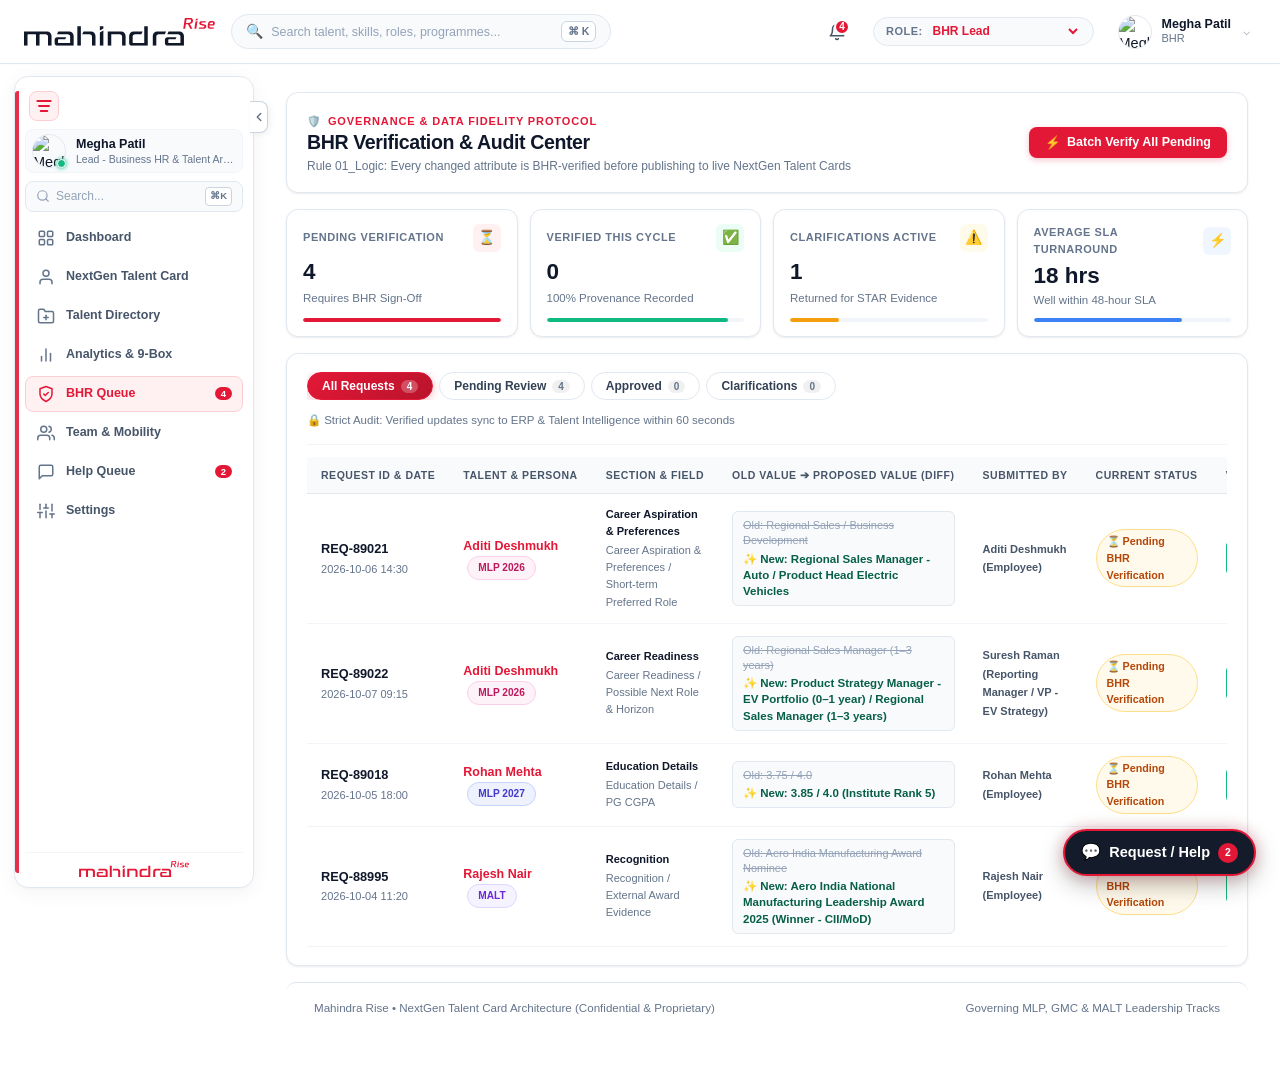
==== commit a79c334a: "Changes" ====
--- a/pages/bhr-approvals.html
+++ b/pages/bhr-approvals.html
@@ -4,6 +4,7 @@
   <meta charset="UTF-8">
   <meta name="viewport" content="width=device-width, initial-scale=1.0">
   <title>BHR Verification Queue • Mahindra Rise</title>
+  <link rel="stylesheet" href="https://fontsstorage.blob.core.windows.net/html/css/georama.css">
   <link rel="preconnect" href="https://fonts.googleapis.com">
   <link rel="preconnect" href="https://fonts.gstatic.com" crossorigin>
   <link href="https://fonts.googleapis.com/css2?family=Plus+Jakarta+Sans:wght@400;500;600;700;800&display=swap" rel="stylesheet">
--- a/css/variables.css
+++ b/css/variables.css
@@ -1,3 +1,4 @@
+@import url('https://fontsstorage.blob.core.windows.net/html/css/georama.css');
 @import url('https://fonts.googleapis.com/css2?family=Plus+Jakarta+Sans:wght@400;500;600;700;800&display=swap');
 
 :root {
@@ -79,7 +80,7 @@
   --src-red: #e31837;
 
   /* Typography */
-  --font-primary: 'Plus Jakarta Sans', -apple-system, BlinkMacSystemFont, 'Segoe UI', Roboto, sans-serif;
+  --font-primary: 'Georama-Regular', 'Georama_SemiExpanded-Regular', -apple-system, BlinkMacSystemFont, 'Segoe UI', Roboto, sans-serif;
   --font-mono: 'JetBrains Mono', 'SFMono-Regular', Consolas, monospace;
 
   --sidebar-width: 252px;
--- a/css/global.css
+++ b/css/global.css
@@ -1,3 +1,4 @@
+@import url('https://fontsstorage.blob.core.windows.net/html/css/georama.css');
 @import url('https://fonts.googleapis.com/css2?family=Plus+Jakarta+Sans:wght@400;500;600;700;800&display=swap');
 @import url('variables.css');
 
@@ -5,7 +6,7 @@
   box-sizing: border-box;
   margin: 0;
   padding: 0;
-  font-family: var(--font-primary);
+  font-family: 'Georama-Regular', 'Georama_SemiExpanded-Regular', var(--font-primary), sans-serif;
 }
 
 html {
@@ -13,6 +14,7 @@
   scroll-behavior: smooth;
   -webkit-font-smoothing: antialiased;
   -moz-osx-font-smoothing: grayscale;
+  font-family: 'Georama-Regular', 'Georama_SemiExpanded-Regular', sans-serif;
 }
 
 body {
